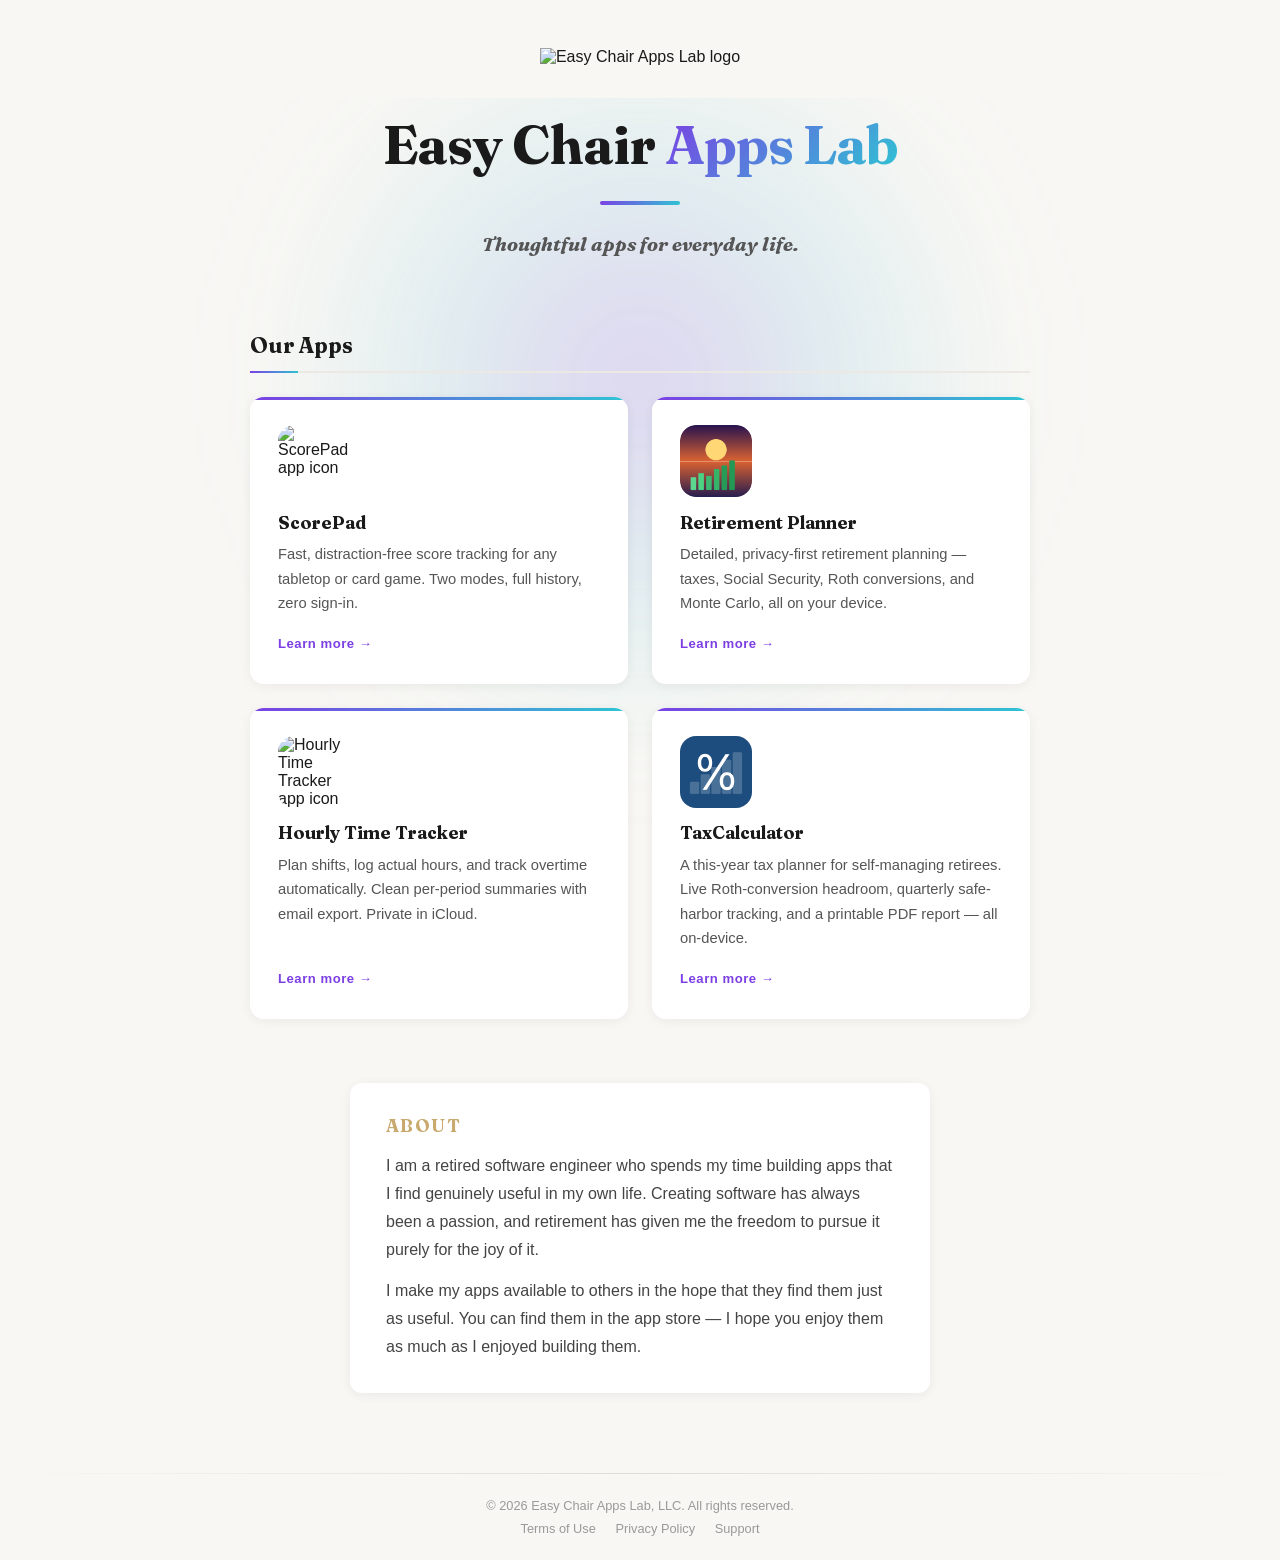
==== index.html @ 2433ce1e "feat: add auto-expiring "What's New" section to home page Announces ScorePad 1.2.0; entries carry a " ====
<!DOCTYPE html>
<html lang="en">
<head>
  <meta charset="UTF-8" />
  <meta name="viewport" content="width=device-width, initial-scale=1.0" />
  <meta name="description" content="Easy Chair Apps Lab -- Thoughtful apps for everyday life." />
  <title>Easy Chair Apps Lab</title>
  <link rel="stylesheet" href="styles.css" />
</head>
<body>

  <header class="home-header">
    <img src="logo.png" alt="Easy Chair Apps Lab logo" />
  </header>

  <main class="home-main">

    <section class="hero">
      <h1>Easy Chair <span class="brand-gradient">Apps Lab</span></h1>
      <div class="divider"></div>
      <p class="tagline">Thoughtful apps for everyday life.</p>
    </section>

    <section class="whats-new" aria-label="Latest updates">
      <ul class="whats-new-list">
        <li class="update" data-date="2026-07-16">
          <a href="scorepad.html" class="update-link">
            <span class="update-badge">New</span>
            <span class="update-text"><strong>ScorePad 1.2.0</strong> &mdash; cooperative &amp; team games, scenario tracking, and head-to-head stats.</span>
          </a>
        </li>
      </ul>
    </section>

    <section class="apps">
      <h2>Our Apps</h2>
      <div class="app-grid">

        <article class="app-card">
          <div class="app-icon" style="background:none;overflow:hidden;">
            <img src="scorepad/icon.png" alt="ScorePad app icon" style="width:100%;height:100%;object-fit:cover;display:block;" />
          </div>
          <h3>ScorePad</h3>
          <p>Fast, distraction-free score tracking for any tabletop or card game. Two modes, full history, zero sign-in.</p>
          <a href="scorepad.html" class="app-card-link">Learn more &rarr;</a>
        </article>

        <article class="app-card">
          <div class="app-icon" style="background:none;overflow:hidden;">
            <img src="retirementplanner/icon.png" alt="Retirement Planner app icon" style="width:100%;height:100%;object-fit:cover;display:block;" />
          </div>
          <h3>Retirement Planner</h3>
          <p>Detailed, privacy-first retirement planning &mdash; taxes, Social Security, Roth conversions, and Monte Carlo, all on your device.</p>
          <a href="retirementplanner.html" class="app-card-link">Learn more &rarr;</a>
        </article>

        <article class="app-card">
          <div class="app-icon" style="background:none;overflow:hidden;">
            <img src="hourlytimetracker/icon.png" alt="Hourly Time Tracker app icon" style="width:100%;height:100%;object-fit:cover;display:block;" />
          </div>
          <h3>Hourly Time Tracker</h3>
          <p>Plan shifts, log actual hours, and track overtime automatically. Clean per-period summaries with email export. Private in iCloud.</p>
          <a href="hourlytimetracker.html" class="app-card-link">Learn more &rarr;</a>
        </article>

        <article class="app-card">
          <div class="app-icon" style="background:none;overflow:hidden;">
            <img src="taxcalculator/icon.png" alt="TaxCalculator app icon" style="width:100%;height:100%;object-fit:cover;display:block;" />
          </div>
          <h3>TaxCalculator</h3>
          <p>A this-year tax planner for self-managing retirees. Live Roth-conversion headroom, quarterly safe-harbor tracking, and a printable PDF report &mdash; all on-device.</p>
          <a href="taxcalculator.html" class="app-card-link">Learn more &rarr;</a>
        </article>

      </div>
    </section>

    <div class="about">
      <h2>About</h2>
      <p>I am a retired software engineer who spends my time building apps that I find genuinely
         useful in my own life. Creating software has always been a passion, and retirement
         has given me the freedom to pursue it purely for the joy of it.</p>
      <p>I make my apps available to others in the hope that they find them just as useful.
         You can find them in the app store &mdash; I hope you enjoy them as much as I enjoyed
         building them.</p>
    </div>

  </main>

  <footer>
    <p>&copy; 2026 Easy Chair Apps Lab, LLC. All rights reserved.</p>
    <p style="margin-top:0.5rem;">
      <a href="terms.html">Terms of Use</a>
      <a href="privacy.html">Privacy Policy</a>
      <a href="support.html">Support</a>
    </p>
  </footer>

  <script>
    (function () {
      var MAX_AGE_DAYS = 30;
      var section = document.querySelector('.whats-new');
      if (!section) return;
      var now = Date.now();
      var visible = 0;
      section.querySelectorAll('.update[data-date]').forEach(function (item) {
        var when = new Date(item.getAttribute('data-date')).getTime();
        var ageDays = (now - when) / 86400000;
        if (isNaN(ageDays) || ageDays > MAX_AGE_DAYS) {
          item.hidden = true;
        } else {
          visible++;
        }
      });
      if (visible === 0) section.hidden = true;
    })();
  </script>

</body>
</html>
---- styles.css ----
/* =====================================================
   FONTS
   ===================================================== */
@font-face {
  font-family: 'Fraunces';
  font-weight: 400 700;
  font-style: normal;
  font-display: swap;
  src: url('fonts/fraunces-latin.woff2') format('woff2');
  unicode-range: U+0000-00FF, U+0131, U+0152-0153, U+02BB-02BC, U+02C6, U+02DA,
    U+02DC, U+0304, U+0308, U+0329, U+2000-206F, U+20AC, U+2122, U+2191,
    U+2193, U+2212, U+2215, U+FEFF, U+FFFD;
}

@font-face {
  font-family: 'Fraunces';
  font-weight: 700;
  font-style: italic;
  font-display: swap;
  src: url('fonts/fraunces-italic-700-latin.woff2') format('woff2');
  unicode-range: U+0000-00FF, U+0131, U+0152-0153, U+02BB-02BC, U+02C6, U+02DA,
    U+02DC, U+0304, U+0308, U+0329, U+2000-206F, U+20AC, U+2122, U+2191,
    U+2193, U+2212, U+2215, U+FEFF, U+FFFD;
}

/* =====================================================
   TOKENS
   ===================================================== */
:root {
  --bg: #f9f7f4;
  --ink: #1a1a1a;
  --ink-soft: #555;
  --muted: #999;
  --border: #ece9e4;
  --gold: #c8a96e;
  --violet: #7b3fe4;
  --cyan: #2ec5d3;
  --grad: linear-gradient(135deg, var(--violet) 0%, var(--cyan) 100%);
  --shadow-soft: 0 2px 12px rgba(0, 0, 0, 0.06);
  --shadow-violet: 0 8px 32px rgba(123, 63, 228, 0.12);
  --serif: 'Fraunces', Georgia, serif;
  --sans: -apple-system, BlinkMacSystemFont, "Segoe UI", Roboto, Helvetica,
    Arial, sans-serif;
}

/* =====================================================
   RESET & BASE
   ===================================================== */
*, *::before, *::after {
  box-sizing: border-box;
  margin: 0;
  padding: 0;
}

body {
  font-family: var(--sans);
  background-color: var(--bg);
  color: var(--ink);
  min-height: 100vh;
  display: flex;
  flex-direction: column;
}

/* =====================================================
   HEADER — home page
   ===================================================== */
.home-header {
  padding: 3rem 1.5rem 2rem;
  text-align: center;
}

.home-header img {
  max-width: 220px;
  width: 100%;
  height: auto;
  animation: fadeUp 0.6s ease-out both;
  animation-delay: 0.1s;
}

/* =====================================================
   HEADER — legal pages
   ===================================================== */
.legal-header {
  padding: 2rem 1.5rem 1.5rem;
  text-align: center;
  border-bottom: 1px solid transparent;
  border-image: linear-gradient(to right, transparent, rgba(26, 26, 26, 0.12) 50%, transparent) 1;
}

.legal-header a {
  text-decoration: none;
  display: inline-block;
}

.legal-header img {
  max-width: 120px;
  width: 100%;
  height: auto;
  transition: transform 200ms ease;
}

.legal-header a:hover img {
  transform: scale(1.02);
}

/* =====================================================
   MAIN — home page
   ===================================================== */
.home-main {
  flex: 1;
  display: flex;
  flex-direction: column;
  align-items: center;
  text-align: center;
  padding: 1rem 1.5rem 5rem;
  position: relative;
  overflow: hidden;
}

.home-main::before {
  content: '';
  position: absolute;
  top: -80px;
  left: 50%;
  transform: translateX(-50%);
  width: 720px;
  height: 720px;
  background: radial-gradient(
    circle,
    rgba(123, 63, 228, 0.22) 0%,
    rgba(46, 197, 211, 0.12) 45%,
    transparent 70%
  );
  filter: blur(70px);
  z-index: 0;
  pointer-events: none;
}

/* =====================================================
   HERO
   ===================================================== */
.hero {
  position: relative;
  z-index: 1;
  display: flex;
  flex-direction: column;
  align-items: center;
}

.hero h1 {
  font-family: var(--serif);
  font-size: clamp(2.2rem, 5vw, 3.4rem);
  font-weight: 700;
  letter-spacing: -1px;
  color: var(--ink);
  line-height: 1.15;
  animation: fadeUp 0.6s ease-out both;
  animation-delay: 0.25s;
}

.brand-gradient {
  background: var(--grad);
  -webkit-background-clip: text;
  -webkit-text-fill-color: transparent;
  background-clip: text;
}

.divider {
  width: 80px;
  height: 4px;
  background: var(--grad);
  border-radius: 2px;
  margin: 1.5rem auto;
  transform-origin: left center;
  animation: dividerIn 0.6s ease-out both;
  animation-delay: 0.45s;
}

.tagline {
  font-family: var(--serif);
  font-style: italic;
  font-size: clamp(1rem, 2.5vw, 1.2rem);
  color: var(--ink-soft);
  max-width: 460px;
  line-height: 1.65;
  animation: fadeUp 0.6s ease-out both;
  animation-delay: 0.6s;
}

/* =====================================================
   WHAT'S NEW
   ===================================================== */
.whats-new {
  position: relative;
  z-index: 1;
  width: 100%;
  max-width: 780px;
  margin-top: 2.5rem;
}

.whats-new-list {
  list-style: none;
  display: flex;
  flex-direction: column;
  gap: 0.6rem;
}

.update-link {
  display: flex;
  align-items: center;
  gap: 0.7rem;
  background: #fff;
  border-radius: 100px;
  padding: 0.6rem 1rem 0.6rem 0.6rem;
  box-shadow: var(--shadow-soft);
  text-decoration: none;
  transition: transform 200ms ease, box-shadow 200ms ease;
}

.update-link:hover {
  transform: translateY(-2px);
  box-shadow: var(--shadow-violet);
}

.update-badge {
  flex-shrink: 0;
  font-size: 0.7rem;
  font-weight: 700;
  text-transform: uppercase;
  letter-spacing: 0.07em;
  color: #fff;
  background: var(--grad);
  border-radius: 100px;
  padding: 0.25rem 0.7rem;
}

.update-text {
  font-size: 0.9rem;
  color: var(--ink-soft);
  line-height: 1.5;
}

.update-text strong {
  color: var(--ink);
}

/* =====================================================
   APPS SHOWCASE
   ===================================================== */
.apps {
  position: relative;
  z-index: 1;
  width: 100%;
  max-width: 780px;
  margin-top: 4.5rem;
  text-align: left;
}

.apps > h2 {
  font-family: var(--serif);
  font-size: 1.35rem;
  font-weight: 700;
  color: var(--ink);
  margin-bottom: 1.5rem;
  padding-bottom: 0.75rem;
  border-bottom: 2px solid var(--border);
  position: relative;
}

.apps > h2::after {
  content: '';
  position: absolute;
  bottom: -2px;
  left: 0;
  width: 48px;
  height: 2px;
  background: var(--grad);
}

.app-grid {
  display: grid;
  grid-template-columns: repeat(auto-fit, minmax(280px, 1fr));
  gap: 1.5rem;
}

.app-card {
  background: #fff;
  border-radius: 14px;
  padding: 1.75rem;
  box-shadow: var(--shadow-soft);
  display: flex;
  flex-direction: column;
  gap: 0.5rem;
  transition: transform 200ms ease, box-shadow 200ms ease;
  position: relative;
  overflow: hidden;
}

.app-card::before {
  content: '';
  position: absolute;
  top: 0;
  left: 0;
  right: 0;
  height: 3px;
  background: var(--grad);
}

.app-card:hover {
  transform: translateY(-4px);
  box-shadow: var(--shadow-violet);
}

.app-icon {
  width: 72px;
  height: 72px;
  border-radius: 16px;
  background: var(--grad);
  margin-bottom: 0.4rem;
  flex-shrink: 0;
}

.app-card h3 {
  font-family: var(--serif);
  font-size: 1.1rem;
  font-weight: 700;
  color: var(--ink);
  line-height: 1.3;
}

.app-card > p {
  font-size: 0.92rem;
  color: var(--ink-soft);
  line-height: 1.65;
  flex: 1;
  margin-bottom: 0.5rem;
}

.app-card-link {
  display: inline-flex;
  align-items: center;
  font-size: 0.82rem;
  font-weight: 600;
  letter-spacing: 0.04em;
  color: var(--violet);
  text-decoration: none;
  align-self: flex-start;
  margin-top: auto;
  padding: 0.3rem 0;
  position: relative;
}

.app-card-link::after {
  content: '';
  position: absolute;
  bottom: 0;
  left: 0;
  width: 0;
  height: 1.5px;
  background: var(--violet);
  transition: width 200ms ease;
}

.app-card-link:hover::after {
  width: 100%;
}

.app-coming-soon {
  display: inline-flex;
  align-items: center;
  font-size: 0.75rem;
  font-weight: 600;
  letter-spacing: 0.07em;
  text-transform: uppercase;
  color: var(--violet);
  background: rgba(123, 63, 228, 0.08);
  border-radius: 100px;
  padding: 0.3rem 0.8rem;
  align-self: flex-start;
  margin-top: auto;
}

/* =====================================================
   ABOUT CARD
   ===================================================== */
.about {
  position: relative;
  z-index: 1;
  margin-top: 4rem;
  max-width: 580px;
  width: 100%;
  text-align: left;
  background: #fff;
  border-radius: 12px;
  padding: 2rem 2.25rem;
  box-shadow: var(--shadow-soft);
  transition: box-shadow 200ms ease;
}

.about:hover {
  box-shadow: var(--shadow-violet);
}

.about h2 {
  font-family: var(--serif);
  font-size: 1.1rem;
  font-weight: 700;
  text-transform: uppercase;
  letter-spacing: 0.08em;
  color: var(--gold);
  margin-bottom: 1rem;
}

.about p {
  font-size: 1rem;
  color: #444;
  line-height: 1.75;
}

.about p + p {
  margin-top: 0.85rem;
}

/* =====================================================
   MAIN — legal pages
   ===================================================== */
.legal-main {
  flex: 1;
  max-width: 720px;
  margin: 0 auto;
  padding: 3rem 1.5rem 4rem;
  width: 100%;
}

.legal-main h1 {
  font-family: var(--serif);
  font-size: 1.8rem;
  font-weight: 700;
  color: var(--ink);
  margin-bottom: 0.4rem;
}

.effective {
  font-size: 0.85rem;
  color: var(--muted);
  margin-bottom: 2.5rem;
}

.legal-main h2 {
  font-size: 0.82rem;
  font-weight: 700;
  text-transform: uppercase;
  letter-spacing: 0.08em;
  color: var(--ink);
  margin-top: 2rem;
  margin-bottom: 0.75rem;
  padding-left: 0.85rem;
  border-left: 3px solid var(--violet);
}

.legal-main p {
  font-size: 1rem;
  line-height: 1.75;
  color: #444;
  margin-bottom: 0.85rem;
}

.legal-main ul {
  padding-left: 1.4rem;
  margin-bottom: 0.85rem;
}

.legal-main ul li {
  font-size: 1rem;
  line-height: 1.75;
  color: #444;
  margin-bottom: 0.3rem;
}

.legal-main a {
  color: var(--gold);
}

/* =====================================================
   FOOTER
   ===================================================== */
footer {
  text-align: center;
  padding: 1.5rem;
  font-size: 0.8rem;
  color: var(--muted);
  border-top: 1px solid transparent;
  border-image: linear-gradient(to right, transparent, rgba(26, 26, 26, 0.12) 50%, transparent) 1;
}

footer a {
  color: var(--muted);
  margin: 0 0.5rem;
  text-decoration: none;
  position: relative;
  padding-bottom: 2px;
}

footer a::after {
  content: '';
  position: absolute;
  bottom: 0;
  left: 0;
  width: 0;
  height: 1px;
  background: var(--gold);
  transition: width 200ms ease;
}

footer a:hover {
  color: var(--gold);
}

footer a:hover::after {
  width: 100%;
}

/* =====================================================
   ANIMATIONS
   ===================================================== */
@keyframes fadeUp {
  from {
    opacity: 0;
    transform: translateY(12px);
  }
  to {
    opacity: 1;
    transform: translateY(0);
  }
}

@keyframes dividerIn {
  from {
    transform: scaleX(0);
    opacity: 0;
  }
  to {
    transform: scaleX(1);
    opacity: 1;
  }
}

/* =====================================================
   RESPONSIVE
   ===================================================== */
@media (max-width: 600px) {
  .home-header img {
    max-width: 160px;
  }

  .app-grid {
    grid-template-columns: 1fr;
  }

  .about {
    padding: 1.5rem;
  }

  .legal-main h1 {
    font-size: 1.5rem;
  }
}

/* =====================================================
   REDUCED MOTION
   ===================================================== */
@media (prefers-reduced-motion: reduce) {
  *, *::before, *::after {
    animation-duration: 0ms !important;
    animation-iteration-count: 1 !important;
    transition-duration: 0ms !important;
  }
}
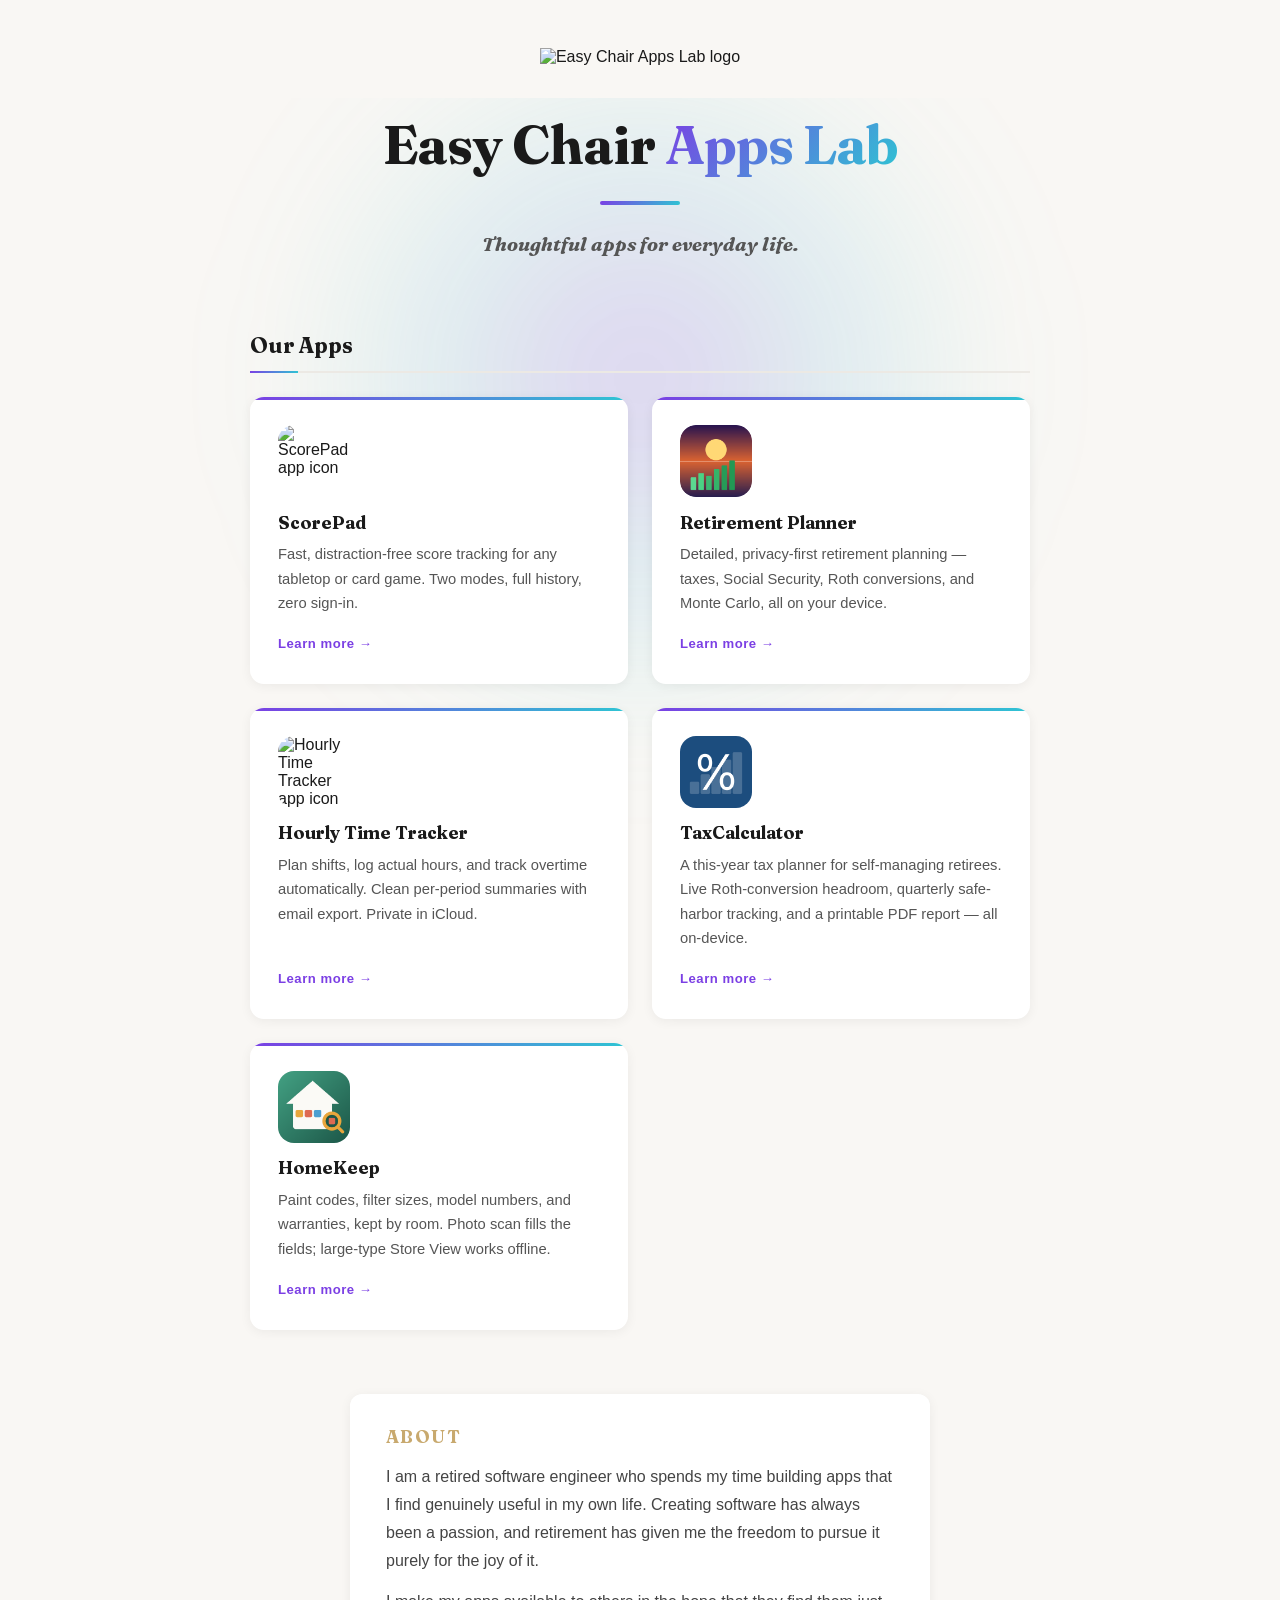
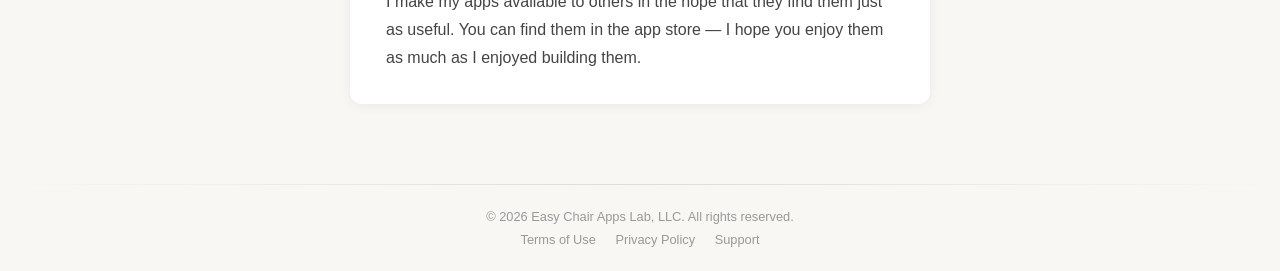
==== commit 5229f112: "feat: add HomeKeep app page and home-page card Scaffold homekeep.html from HomeKeep/MARKETING.md: he" ====
--- a/index.html
+++ b/index.html
@@ -5,7 +5,7 @@
   <meta name="viewport" content="width=device-width, initial-scale=1.0" />
   <meta name="description" content="Easy Chair Apps Lab -- Thoughtful apps for everyday life." />
   <title>Easy Chair Apps Lab</title>
-  <link rel="stylesheet" href="styles.css" />
+  <link rel="stylesheet" href="styles.css?v=2" />
 </head>
 <body>
 
@@ -23,10 +23,28 @@
 
     <section class="whats-new" aria-label="Latest updates">
       <ul class="whats-new-list">
-        <li class="update" data-date="2026-07-16">
+        <li class="update" data-date="2026-07-25">
           <a href="scorepad.html" class="update-link">
             <span class="update-badge">New</span>
-            <span class="update-text"><strong>ScorePad 1.2.0</strong> &mdash; cooperative &amp; team games, scenario tracking, and head-to-head stats.</span>
+            <span class="update-text"><strong>ScorePad 1.2.1</strong></span>
+          </a>
+        </li>
+        <li class="update" data-date="2026-07-21">
+          <a href="retirementplanner.html" class="update-link">
+            <span class="update-badge">New</span>
+            <span class="update-text"><strong>Retirement Planner 1.0.0</strong></span>
+          </a>
+        </li>
+        <li class="update" data-date="2026-07-20">
+          <a href="hourlytimetracker.html" class="update-link">
+            <span class="update-badge">New</span>
+            <span class="update-text"><strong>Hourly Time Tracker 1.0.1</strong></span>
+          </a>
+        </li>
+        <li class="update" data-date="2026-07-20">
+          <a href="taxcalculator.html" class="update-link">
+            <span class="update-badge">New</span>
+            <span class="update-text"><strong>TaxCalculator 1.0.1</strong></span>
           </a>
         </li>
       </ul>
@@ -36,7 +54,7 @@
       <h2>Our Apps</h2>
       <div class="app-grid">
 
-        <article class="app-card">
+        <article class="app-card" data-version="1.2.1">
           <div class="app-icon" style="background:none;overflow:hidden;">
             <img src="scorepad/icon.png" alt="ScorePad app icon" style="width:100%;height:100%;object-fit:cover;display:block;" />
           </div>
@@ -45,7 +63,7 @@
           <a href="scorepad.html" class="app-card-link">Learn more &rarr;</a>
         </article>
 
-        <article class="app-card">
+        <article class="app-card" data-version="1.0.0">
           <div class="app-icon" style="background:none;overflow:hidden;">
             <img src="retirementplanner/icon.png" alt="Retirement Planner app icon" style="width:100%;height:100%;object-fit:cover;display:block;" />
           </div>
@@ -54,7 +72,7 @@
           <a href="retirementplanner.html" class="app-card-link">Learn more &rarr;</a>
         </article>
 
-        <article class="app-card">
+        <article class="app-card" data-version="1.0.1">
           <div class="app-icon" style="background:none;overflow:hidden;">
             <img src="hourlytimetracker/icon.png" alt="Hourly Time Tracker app icon" style="width:100%;height:100%;object-fit:cover;display:block;" />
           </div>
@@ -63,13 +81,22 @@
           <a href="hourlytimetracker.html" class="app-card-link">Learn more &rarr;</a>
         </article>
 
-        <article class="app-card">
+        <article class="app-card" data-version="1.0.1">
           <div class="app-icon" style="background:none;overflow:hidden;">
             <img src="taxcalculator/icon.png" alt="TaxCalculator app icon" style="width:100%;height:100%;object-fit:cover;display:block;" />
           </div>
           <h3>TaxCalculator</h3>
           <p>A this-year tax planner for self-managing retirees. Live Roth-conversion headroom, quarterly safe-harbor tracking, and a printable PDF report &mdash; all on-device.</p>
           <a href="taxcalculator.html" class="app-card-link">Learn more &rarr;</a>
+        </article>
+
+        <article class="app-card" data-version="1.0.0">
+          <div class="app-icon" style="background:none;overflow:hidden;">
+            <img src="homekeep/icon.png" alt="HomeKeep app icon" style="width:100%;height:100%;object-fit:cover;display:block;" />
+          </div>
+          <h3>HomeKeep</h3>
+          <p>Paint codes, filter sizes, model numbers, and warranties, kept by room. Photo scan fills the fields; large-type Store View works offline.</p>
+          <a href="homekeep.html" class="app-card-link">Learn more &rarr;</a>
         </article>
 
       </div>
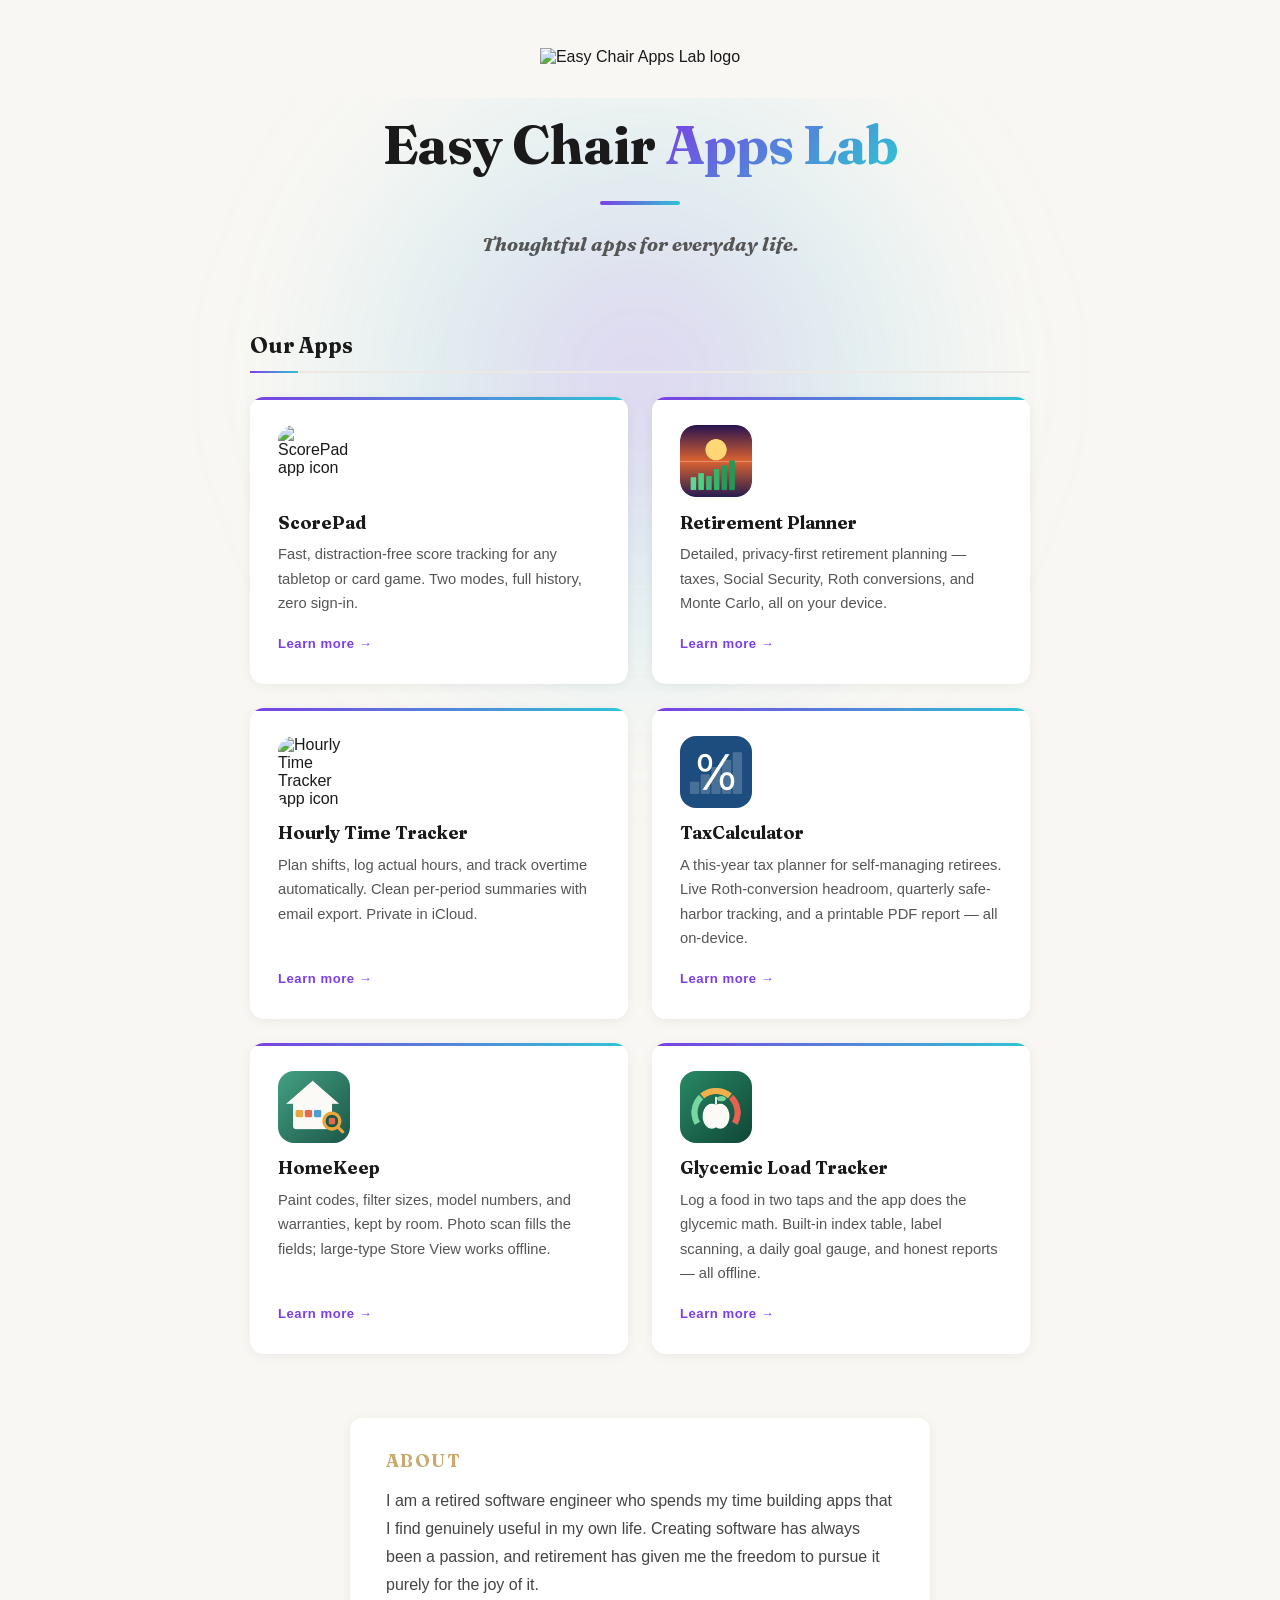
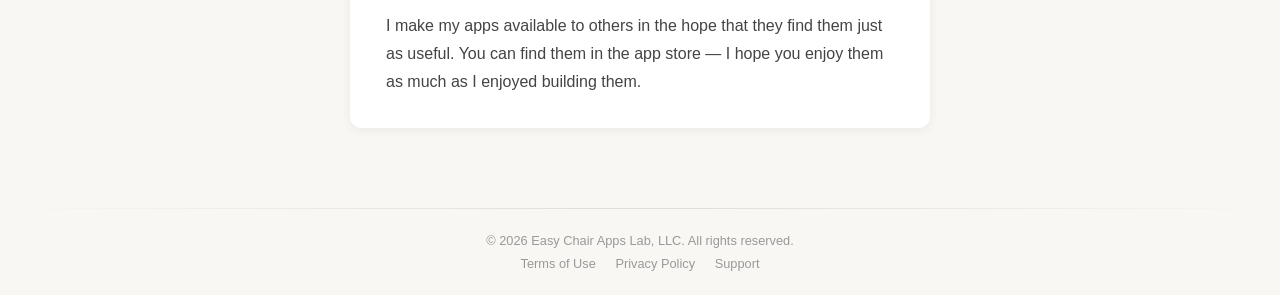
==== commit a7921a6f: "feat: add Glycemic Load Tracker app page and home-page card Scaffold the marketing page from the app" ====
--- a/index.html
+++ b/index.html
@@ -99,6 +99,15 @@
           <a href="homekeep.html" class="app-card-link">Learn more &rarr;</a>
         </article>
 
+        <article class="app-card">
+          <div class="app-icon" style="background:none;overflow:hidden;">
+            <img src="glycemicloadtracker/icon.png" alt="Glycemic Load Tracker app icon" style="width:100%;height:100%;object-fit:cover;display:block;" />
+          </div>
+          <h3>Glycemic Load Tracker</h3>
+          <p>Log a food in two taps and the app does the glycemic math. Built-in index table, label scanning, a daily goal gauge, and honest reports &mdash; all offline.</p>
+          <a href="glycemicloadtracker.html" class="app-card-link">Learn more &rarr;</a>
+        </article>
+
       </div>
     </section>
 
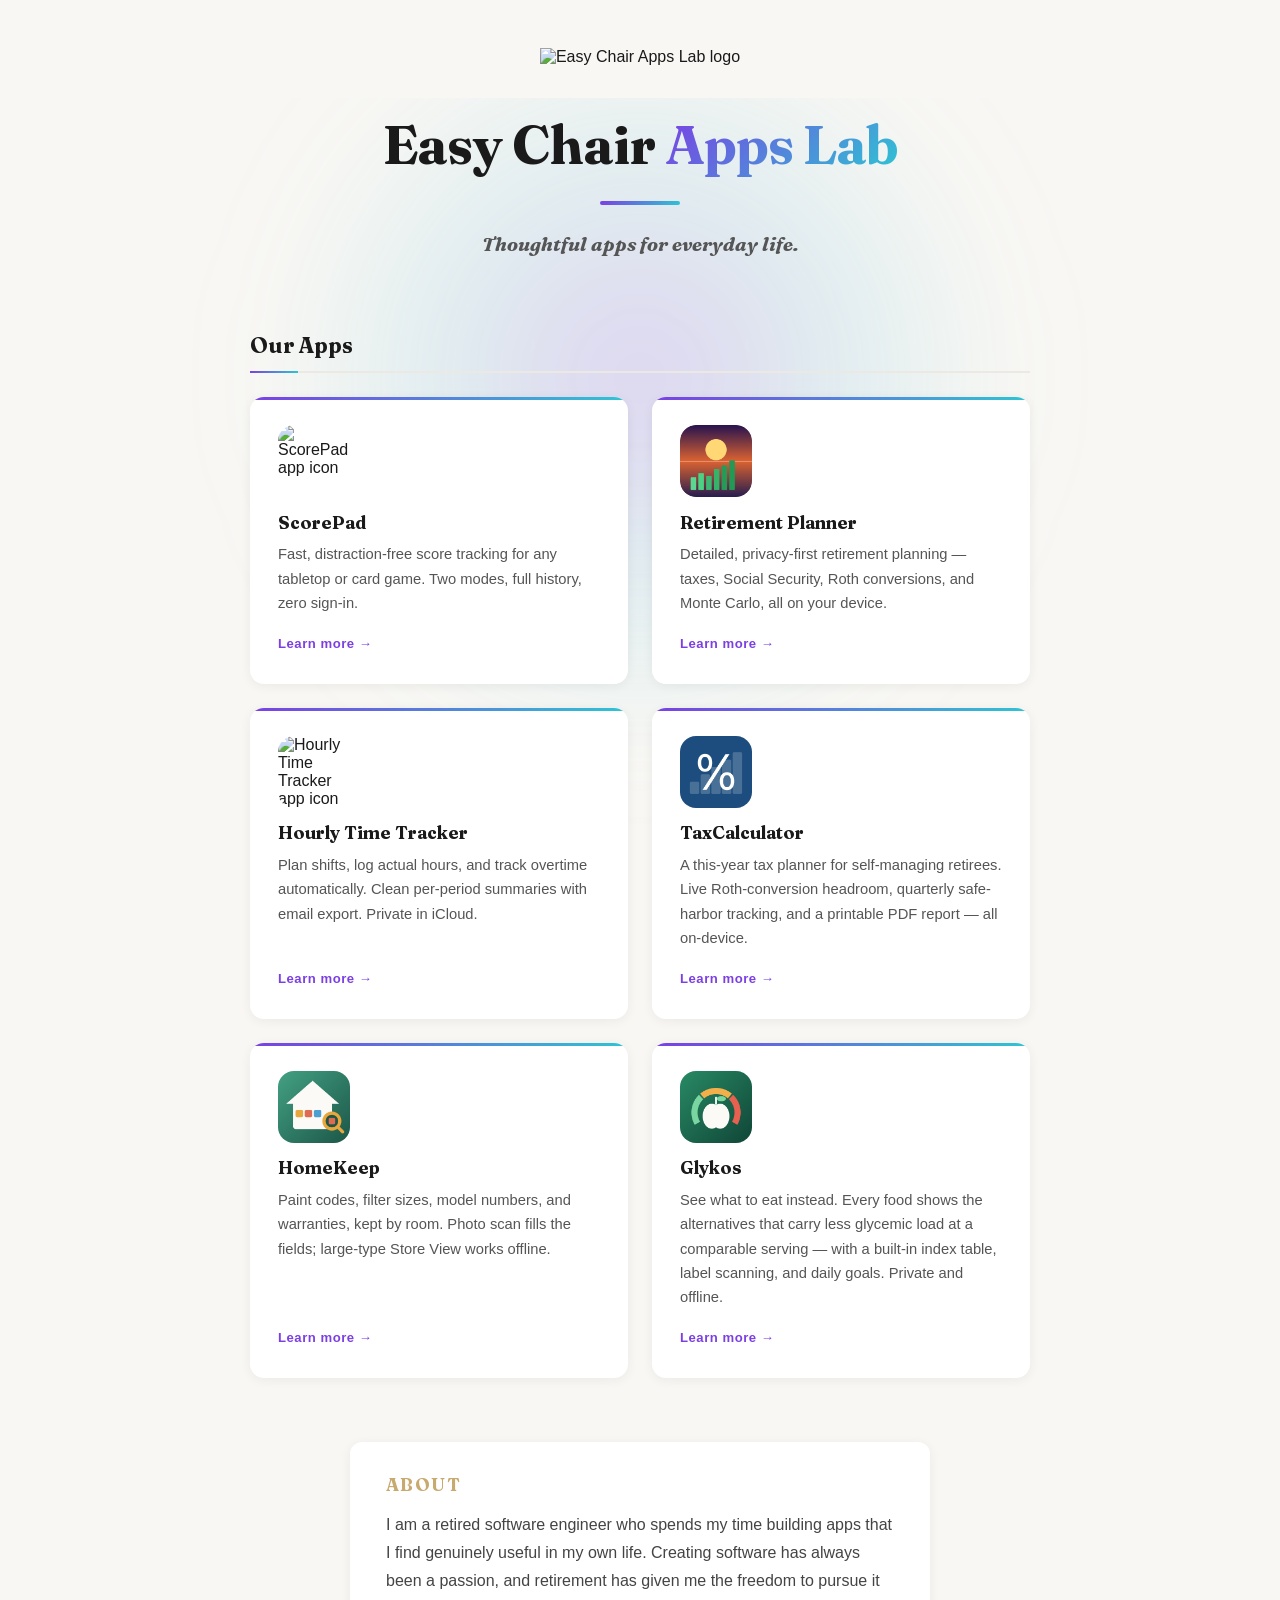
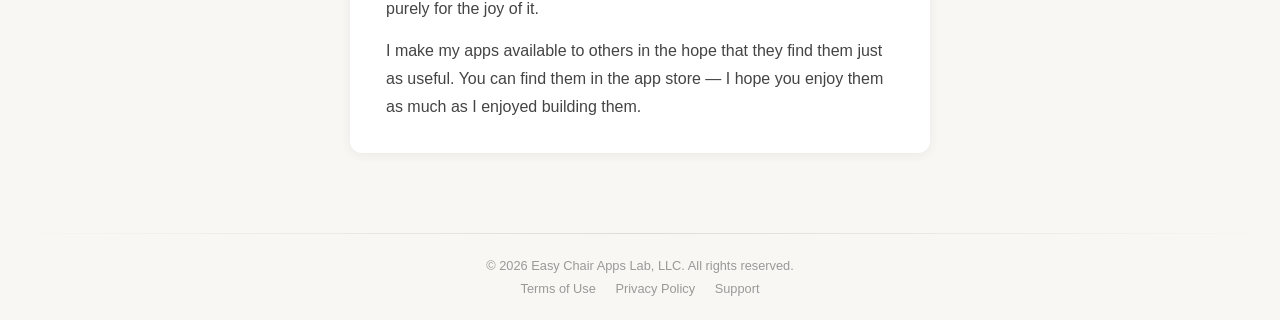
==== commit b452d01a: "feat: rebuild Glykos page from MARKETING.md Rename the app page from Glycemic Load Tracker to Glykos" ====
--- a/index.html
+++ b/index.html
@@ -23,30 +23,6 @@
 
     <section class="whats-new" aria-label="Latest updates">
       <ul class="whats-new-list">
-        <li class="update" data-date="2026-07-25">
-          <a href="scorepad.html" class="update-link">
-            <span class="update-badge">New</span>
-            <span class="update-text"><strong>ScorePad 1.2.1</strong></span>
-          </a>
-        </li>
-        <li class="update" data-date="2026-07-21">
-          <a href="retirementplanner.html" class="update-link">
-            <span class="update-badge">New</span>
-            <span class="update-text"><strong>Retirement Planner 1.0.0</strong></span>
-          </a>
-        </li>
-        <li class="update" data-date="2026-07-20">
-          <a href="hourlytimetracker.html" class="update-link">
-            <span class="update-badge">New</span>
-            <span class="update-text"><strong>Hourly Time Tracker 1.0.1</strong></span>
-          </a>
-        </li>
-        <li class="update" data-date="2026-07-20">
-          <a href="taxcalculator.html" class="update-link">
-            <span class="update-badge">New</span>
-            <span class="update-text"><strong>TaxCalculator 1.0.1</strong></span>
-          </a>
-        </li>
       </ul>
     </section>
 
@@ -99,12 +75,12 @@
           <a href="homekeep.html" class="app-card-link">Learn more &rarr;</a>
         </article>
 
-        <article class="app-card">
+        <article class="app-card" data-version="1.0.0">
           <div class="app-icon" style="background:none;overflow:hidden;">
-            <img src="glycemicloadtracker/icon.png" alt="Glycemic Load Tracker app icon" style="width:100%;height:100%;object-fit:cover;display:block;" />
+            <img src="glycemicloadtracker/icon.png" alt="Glykos app icon" style="width:100%;height:100%;object-fit:cover;display:block;" />
           </div>
-          <h3>Glycemic Load Tracker</h3>
-          <p>Log a food in two taps and the app does the glycemic math. Built-in index table, label scanning, a daily goal gauge, and honest reports &mdash; all offline.</p>
+          <h3>Glykos</h3>
+          <p>See what to eat instead. Every food shows the alternatives that carry less glycemic load at a comparable serving &mdash; with a built-in index table, label scanning, and daily goals. Private and offline.</p>
           <a href="glycemicloadtracker.html" class="app-card-link">Learn more &rarr;</a>
         </article>
 
